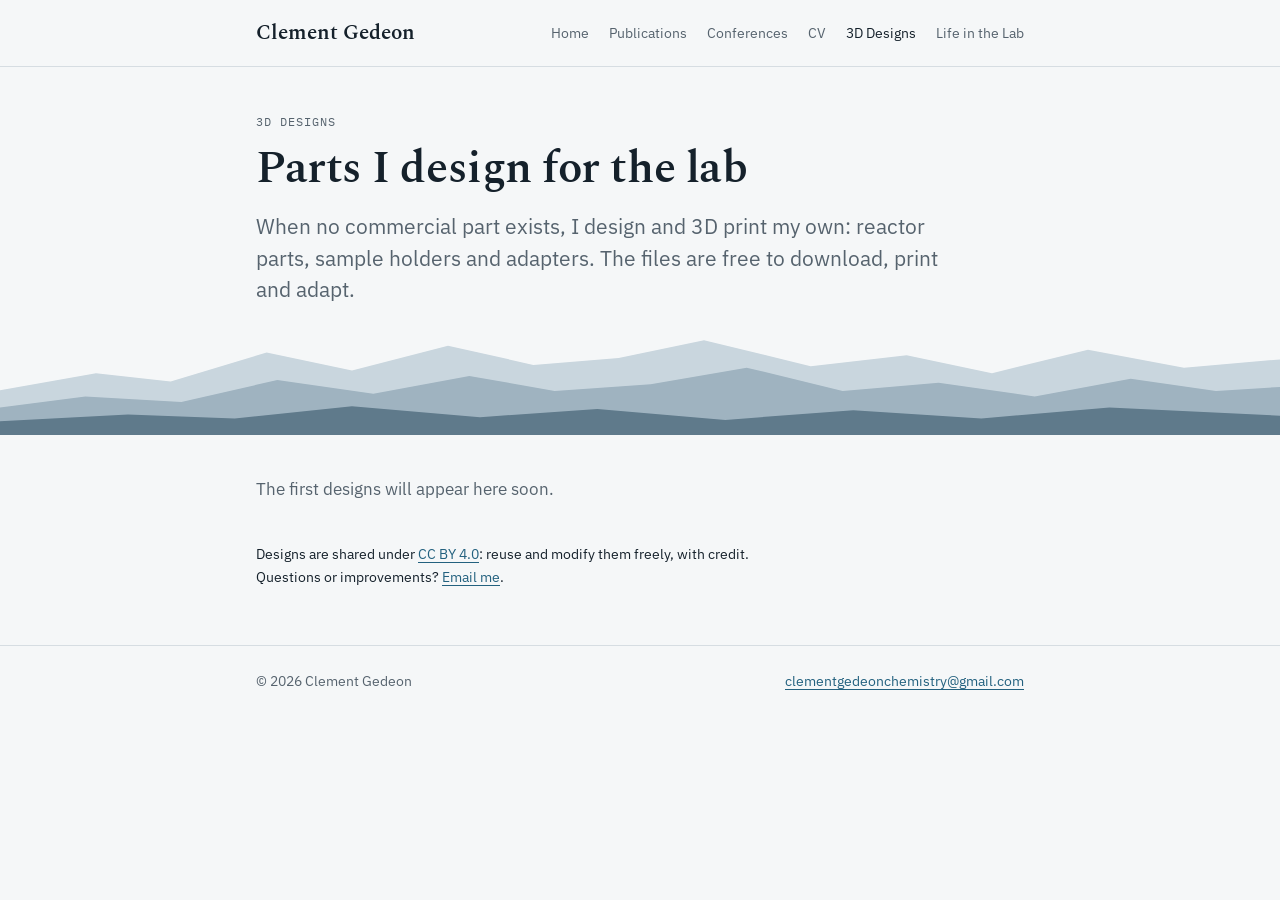
==== 3d-designs/index.html @ 804fac1b "Add files via upload" ====
<!doctype html>
<html lang="en">
<head>
<meta charset="utf-8">
<meta name="viewport" content="width=device-width, initial-scale=1, viewport-fit=cover">
<title>3D Designs · Clement Gedeon</title><meta name="description" content="3D-printable lab parts designed by Clement Gedeon, free to download."><meta name="claude:viewport-fit-sides" content="cover"><meta property="og:title" content="3D Designs · Clement Gedeon"><meta property="og:description" content="3D-printable lab parts designed by Clement Gedeon, free to download."><link rel="icon" href="data:image/svg+xml,%3Csvg xmlns=%22http://www.w3.org/2000/svg%22 viewBox=%220 0 32 32%22%3E%3Cpath d=%22M2 28 L12 10 L17 18 L21 12 L30 28 Z%22 fill=%22%2323617f%22/%3E%3C/svg%3E"><link rel="preconnect" href="https://fonts.googleapis.com"><link rel="preconnect" href="https://fonts.gstatic.com" crossorigin><link rel="stylesheet" href="https://fonts.googleapis.com/css2?family=IBM+Plex+Mono:wght@400;500&family=IBM+Plex+Sans:ital,wght@0,400;0,600;1,400&family=Spectral:wght@500;600&display=swap"><link rel="stylesheet" href="../style.css">
</head>
<body>
<header class="site-header"><div class="wrap"><a class="brand" href="../index.html">Clement Gedeon</a><nav class="nav" aria-label="Main"><a href="../index.html">Home</a><a href="../publications/index.html">Publications</a><a href="../conferences/index.html">Conferences</a><a href="../cv/index.html">CV</a><a href="../3d-designs/index.html" aria-current="page">3D Designs</a><a href="../lab/index.html">Life in the Lab</a></nav></div></header>
<div class="hero page-head"><div class="wrap" style="grid-template-columns:minmax(0,1fr)"><div><p class="eyebrow">3D Designs</p><h1>Parts I design for the lab</h1><p class="lead">When no commercial part exists, I design and 3D print my own: reactor parts, sample holders and adapters. The files are free to download, print and adapt.</p></div></div></div><svg class="ridge" viewBox="0 0 1200 160" preserveAspectRatio="none" aria-hidden="true">
<polygon class="r1" points="0,160 0,95 90,70 160,82 250,40 330,66 420,30 500,58 580,48 660,22 760,60 850,44 930,70 1020,36 1110,62 1200,50 1200,160"/>
<polygon class="r2" points="0,160 0,120 80,104 170,112 260,80 350,100 440,74 520,96 610,86 700,62 790,96 880,84 970,104 1060,78 1140,96 1200,90 1200,160"/>
<polygon class="r3" points="0,160 0,140 120,130 220,136 330,118 450,134 560,122 680,138 800,124 920,136 1040,120 1200,132 1200,160"/>
</svg>
<main class="wrap">
  <section aria-label="Designs">
    <div class="designs">
<p class="empty">The first designs will appear here soon.</p>
<!-- TO ADD A DESIGN
     1. Upload the picture into 3d-designs/images/ and the file (STL, STEP or ZIP) into 3d-designs/files/
     2. Copy the lines from <article ...> to </article> below, paste them just above this comment, and change the text and file names.
<article class="design" id="short-name">
  <a class="design-img" href="images/picture.jpg"><img src="images/picture.jpg" alt="Short description of the part" loading="lazy"></a>
  <div class="design-body">
    <h2>Name of the part</h2>
    <p>What it does and why you made it.</p>
    <p class="design-meta">STL · PETG</p>
    <a class="button" href="files/part.stl" download>Download STL</a>
  </div>
</article>
-->
    </div>
    <p class="more">Designs are shared under <a href="https://creativecommons.org/licenses/by/4.0/">CC BY 4.0</a>: reuse and modify them freely, with credit. Questions or improvements? <a href="mailto:clementgedeonchemistry@gmail.com">Email me</a>.</p>
  </section>
</main>
<footer class="site-footer"><div class="wrap"><span>© 2026 Clement Gedeon</span><a href="mailto:clementgedeonchemistry@gmail.com">clementgedeonchemistry@gmail.com</a></div></footer>
<dialog class="lightbox" id="lightbox" aria-label="Enlarged image">
  <button type="button" class="lightbox-close" aria-label="Close">×</button>
  <img alt=""><p></p>
</dialog>
<script src="../lightbox.js"></script>
</body>
</html>
---- style.css ----
/* Layout: single reading column (~68ch) with a wide mountain ridge band under the hero.
   Research chain shown as a four-station route. */
:root {
  --paper: #f5f7f8;
  --surface: #ffffff;
  --ink: #15212b;
  --muted: #56636e;
  --rule: #d6dde2;
  --accent: #23617f;
  --accent-soft: #e2edf2;
  --ridge-1: #c9d6de;
  --ridge-2: #9fb3c0;
  --ridge-3: #5f7a8b;
  --overlay: rgba(10, 18, 24, 0.82);
  --overlay-ink: #f3f6f8;
  --backdrop: rgba(8, 14, 19, 0.88);
  --font-display: "Spectral", Georgia, "Times New Roman", serif;
  --font-body: "IBM Plex Sans", "Helvetica Neue", Arial, sans-serif;
  --font-mono: "IBM Plex Mono", ui-monospace, Menlo, Consolas, monospace;
  --step--1: 0.875rem;
  --step-0: 1.0625rem;
  --step-1: 1.3rem;
  --step-2: 1.75rem;
  --step-3: clamp(2.3rem, 5vw, 3.4rem);
}
@media (prefers-color-scheme: dark) {
  :root:not([data-theme="light"]) {
    --paper: #0f161c; --surface: #16212a; --ink: #e5ebef; --muted: #98a6b1;
    --rule: #26333d; --accent: #82b8d4; --accent-soft: #1b2e3a;
    --ridge-1: #1c2a34; --ridge-2: #273946; --ridge-3: #3a5262;
    color-scheme: dark;
  }
}
:root[data-theme="dark"] {
  --paper: #0f161c; --surface: #16212a; --ink: #e5ebef; --muted: #98a6b1;
  --rule: #26333d; --accent: #82b8d4; --accent-soft: #1b2e3a;
  --ridge-1: #1c2a34; --ridge-2: #273946; --ridge-3: #3a5262;
  color-scheme: dark;
}

* { box-sizing: border-box; }
html { -webkit-text-size-adjust: 100%; }
body {
  margin: 0;
  background: var(--paper);
  color: var(--ink);
  font-family: var(--font-body);
  font-size: var(--step-0);
  line-height: 1.65;
}
img { max-width: 100%; display: block; }
a { color: var(--accent); text-underline-offset: 3px; text-decoration-thickness: 1px; }
a:hover { text-decoration-thickness: 2px; }
a:focus-visible { outline: 2px solid var(--accent); outline-offset: 3px; border-radius: 2px; }

.wrap {
  max-width: 50rem;
  margin: 0 auto;
  padding-left: max(16px, env(safe-area-inset-left, 0px));
  padding-right: max(16px, env(safe-area-inset-right, 0px));
}

/* Header */
.site-header { border-bottom: 1px solid var(--rule); }
.site-header .wrap {
  display: flex; flex-wrap: wrap; align-items: center; justify-content: space-between;
  gap: 0.5rem 1.5rem; padding-block: 1rem;
}
.brand { font-family: var(--font-display); font-size: var(--step-1); font-weight: 600; color: var(--ink); text-decoration: none; }
.nav { display: flex; flex-wrap: wrap; gap: 0.25rem 1.25rem; font-size: var(--step--1); }
.nav a { color: var(--muted); text-decoration: none; }
.nav a:hover, .nav a[aria-current="page"] { color: var(--ink); }

/* Hero */
.hero .wrap {
  display: grid; grid-template-columns: minmax(0, 1fr) auto; gap: 2rem;
  align-items: end; padding-block: 3.5rem 1.5rem;
}
.eyebrow {
  font-family: var(--font-mono); font-size: 0.78rem; letter-spacing: 0.08em;
  text-transform: uppercase; color: var(--muted); margin: 0 0 0.75rem;
}
h1, h2, h3 { font-family: var(--font-display); font-weight: 600; line-height: 1.15; text-wrap: balance; margin: 0; }
h1 { font-size: var(--step-3); letter-spacing: -0.01em; }
.lead { font-size: var(--step-1); line-height: 1.5; color: var(--muted); margin: 1rem 0 0; max-width: 34em; }
.portrait {
  width: 11rem; aspect-ratio: 4 / 5; max-width: 100%;
  background: var(--accent-soft); border: 1px solid var(--rule);
  display: grid; place-items: center; position: relative; overflow: hidden;
}
.portrait span { font-family: var(--font-display); font-size: 2.6rem; color: var(--accent); }
.portrait img { position: absolute; inset: 0; width: 100%; height: 100%; object-fit: cover; object-position: center 20%; }

.ridge { display: block; width: 100%; height: 110px; }
.ridge .r1 { fill: var(--ridge-1); }
.ridge .r2 { fill: var(--ridge-2); }
.ridge .r3 { fill: var(--ridge-3); }

/* Sections */
main section { padding-block: 2.5rem; border-top: 1px solid var(--rule); }
main section:first-child { border-top: 0; }
h2 { font-size: var(--step-2); margin-bottom: 1rem; }
p { margin: 0 0 1rem; max-width: 65ch; }

.notice {
  display: flex; flex-wrap: wrap; gap: 0.25rem 1rem; align-items: baseline;
  background: var(--accent-soft); padding: 0.9rem 1.1rem; margin-top: 1.5rem;
  border-left: 3px solid var(--accent);
}
.notice strong { font-weight: 600; }

/* Research route */
.route { list-style: none; padding: 0; margin: 1.75rem 0 0; display: grid; grid-template-columns: repeat(4, minmax(0, 1fr)); gap: 1.25rem; counter-reset: stop; }
.route li { position: relative; padding-top: 1.6rem; border-top: 2px solid var(--ridge-2); counter-increment: stop; }
.route li::before {
  content: counter(stop); position: absolute; top: -0.85rem; left: 0;
  width: 1.6rem; height: 1.6rem; border-radius: 50%;
  background: var(--paper); border: 2px solid var(--accent); color: var(--accent);
  font-family: var(--font-mono); font-size: 0.8rem; display: grid; place-items: center;
}
.route h3 { font-size: var(--step-0); font-family: var(--font-body); font-weight: 600; margin-bottom: 0.3rem; }
.route p { font-size: var(--step--1); color: var(--muted); margin: 0; }

.keywords { display: flex; flex-wrap: wrap; gap: 0.5rem; padding: 0; margin: 1.5rem 0 0; list-style: none; }
.keywords li { font-family: var(--font-mono); font-size: 0.78rem; border: 1px solid var(--rule); padding: 0.2rem 0.6rem; color: var(--muted); }

/* Publications */
.pubs { list-style: none; padding: 0; margin: 0; display: grid; gap: 1.4rem; }
.pub-title { font-family: var(--font-display); font-size: var(--step-1); line-height: 1.3; margin: 0 0 0.25rem; }
.pub-title a { color: var(--ink); text-decoration: none; }
.pub-title a:hover { color: var(--accent); }
.pub-meta { font-size: var(--step--1); color: var(--muted); margin: 0; }
.pub-meta em { color: var(--ink); }
.pub-meta .me { font-weight: 600; color: var(--ink); }
.tag { font-family: var(--font-mono); font-size: 0.72rem; letter-spacing: 0.06em; text-transform: uppercase; color: var(--accent); }
.more { margin-top: 1.5rem; font-size: var(--step--1); }

/* Timeline */
.path { list-style: none; padding: 0; margin: 0; display: grid; gap: 1rem; }
.path li { display: grid; grid-template-columns: 9rem minmax(0, 1fr); gap: 1rem; }
.path .when { font-family: var(--font-mono); font-size: 0.8rem; color: var(--muted); padding-top: 0.2rem; }
.path strong { font-weight: 600; }
.path span { display: block; color: var(--muted); font-size: var(--step--1); }

/* Links grid */
.links { list-style: none; padding: 0; margin: 0; display: grid; grid-template-columns: repeat(2, minmax(0, 1fr)); gap: 0.75rem 2rem; }
.links li { display: flex; flex-direction: column; border-bottom: 1px solid var(--rule); padding-bottom: 0.6rem; }
.links .label { font-family: var(--font-mono); font-size: 0.72rem; letter-spacing: 0.08em; text-transform: uppercase; color: var(--muted); }
.links a, .links .value { overflow-wrap: anywhere; }

/* Talk page */
.materials { list-style: none; padding: 0; margin: 0; display: grid; gap: 0.75rem; }
.materials li { display: flex; flex-wrap: wrap; justify-content: space-between; gap: 0.25rem 1rem; padding: 0.9rem 1.1rem; background: var(--surface); border: 1px solid var(--rule); }
.materials .status { font-family: var(--font-mono); font-size: 0.78rem; color: var(--muted); }
.button {
  display: inline-block; background: var(--accent); color: var(--paper); text-decoration: none;
  padding: 0.65rem 1.2rem; font-weight: 600; font-size: var(--step--1);
}
.button:hover { opacity: 0.9; }

.site-footer { border-top: 1px solid var(--rule); color: var(--muted); font-size: var(--step--1); }
.site-footer .wrap { padding-block: 1.5rem 2.5rem; display: flex; flex-wrap: wrap; justify-content: space-between; gap: 0.5rem 1.5rem; }

/* Shared additions */
.page-head .wrap { padding-block: 2.75rem 1.25rem; }
.page-head h1 { font-size: clamp(2rem, 4.5vw, 2.8rem); }
section h3 { font-family: var(--font-display); font-size: var(--step-1); margin: 1.75rem 0 0.75rem; }
section h3:first-of-type { margin-top: 0; }
.badge { font-family: var(--font-mono); font-size: 0.7rem; letter-spacing: 0.06em; text-transform: uppercase; color: var(--accent); border: 1px solid currentColor; padding: 0.05rem 0.4rem; margin-right: 0.4rem; white-space: nowrap; }
.pub-note { font-size: var(--step--1); color: var(--muted); margin: 0.4rem 0 0; }
.pub-actions { display: flex; flex-wrap: wrap; gap: 0.25rem 1rem; font-family: var(--font-mono); font-size: 0.8rem; margin: 0.4rem 0 0; }
.path p { font-size: var(--step--1); color: var(--muted); margin: 0.3rem 0 0; }
.path .when strong { display: block; color: var(--accent); font-weight: 500; }
.path a { font-weight: 600; }
.bullets { padding-left: 1.1rem; margin: 0; display: grid; gap: 0.5rem; }
.bullets li { max-width: 65ch; }
.bullets li span { color: var(--muted); font-size: var(--step--1); }

/* 3D designs */
.designs { display: grid; grid-template-columns: repeat(2, minmax(0, 1fr)); gap: 2.5rem 2rem; }
.design { display: flex; flex-direction: column; gap: 1rem; min-width: 0; }
.design-img { display: block; aspect-ratio: 4 / 3; max-width: 100%; background: var(--surface); border: 1px solid var(--rule); overflow: hidden; }
.design-img img { width: 100%; height: 100%; object-fit: cover; transition: transform 0.4s ease; }
.design-img:hover img { transform: scale(1.03); }
.design-body { display: flex; flex-direction: column; align-items: flex-start; flex: 1; }
.design-body h2 { font-size: var(--step-1); margin-bottom: 0.4rem; }
.design-body p { font-size: var(--step--1); color: var(--muted); margin: 0 0 0.5rem; }
.design-body .design-meta { font-family: var(--font-mono); font-size: 0.78rem; margin-bottom: 1rem; }
.design-body .button { margin-top: auto; }
.empty { color: var(--muted); }

/* Lab gallery: two columns, photos keep their own proportions */
.gallery { columns: 2; column-gap: 1.25rem; }
.shot { break-inside: avoid; margin: 0 0 1.25rem; position: relative; }
.shot a { display: block; }
.shot img { width: 100%; height: auto; border: 1px solid var(--rule); }
.shot figcaption { font-size: var(--step--1); color: var(--muted); padding-top: 0.45rem; }
@media (hover: hover) and (pointer: fine) {
  .shot figcaption {
    position: absolute; left: 1px; right: 1px; bottom: 1px; padding: 2.5rem 1rem 0.85rem;
    background: linear-gradient(transparent, var(--overlay)); color: var(--overlay-ink);
    opacity: 0; transition: opacity 0.25s ease; pointer-events: none;
  }
  .shot:hover figcaption, .shot:focus-within figcaption { opacity: 1; }
}

/* Enlarged view */
.lightbox { border: 0; padding: 0; background: transparent; max-width: min(92vw, 1400px); max-height: 92vh; overflow: visible; }
.lightbox::backdrop { background: var(--backdrop); }
.lightbox img { max-width: min(92vw, 1400px); max-height: 82vh; width: auto; margin: 0 auto; }
.lightbox p { color: var(--overlay-ink); text-align: center; margin: 0.75rem auto 0; font-size: var(--step--1); }
.lightbox-close {
  position: absolute; top: -2.6rem; right: 0; background: none; border: 0; color: var(--overlay-ink);
  font-size: 2rem; line-height: 1; cursor: pointer; padding: 0.2rem 0.5rem;
}
.lightbox-close:focus-visible { outline: 2px solid var(--overlay-ink); }

@media (max-width: 640px) {
  .hero .wrap { grid-template-columns: 1fr; padding-block: 2rem 1rem; }
  .portrait { width: 8rem; grid-row: 1; }
  .route { grid-template-columns: repeat(2, minmax(0, 1fr)); row-gap: 2rem; }
  .path li { grid-template-columns: 1fr; gap: 0.1rem; }
  .links { grid-template-columns: 1fr; }
  .designs { grid-template-columns: 1fr; }
  .gallery { columns: 1; }
  .ridge { height: 70px; }
}
@media (prefers-reduced-motion: reduce) { * { transition: none !important; animation: none !important; } }
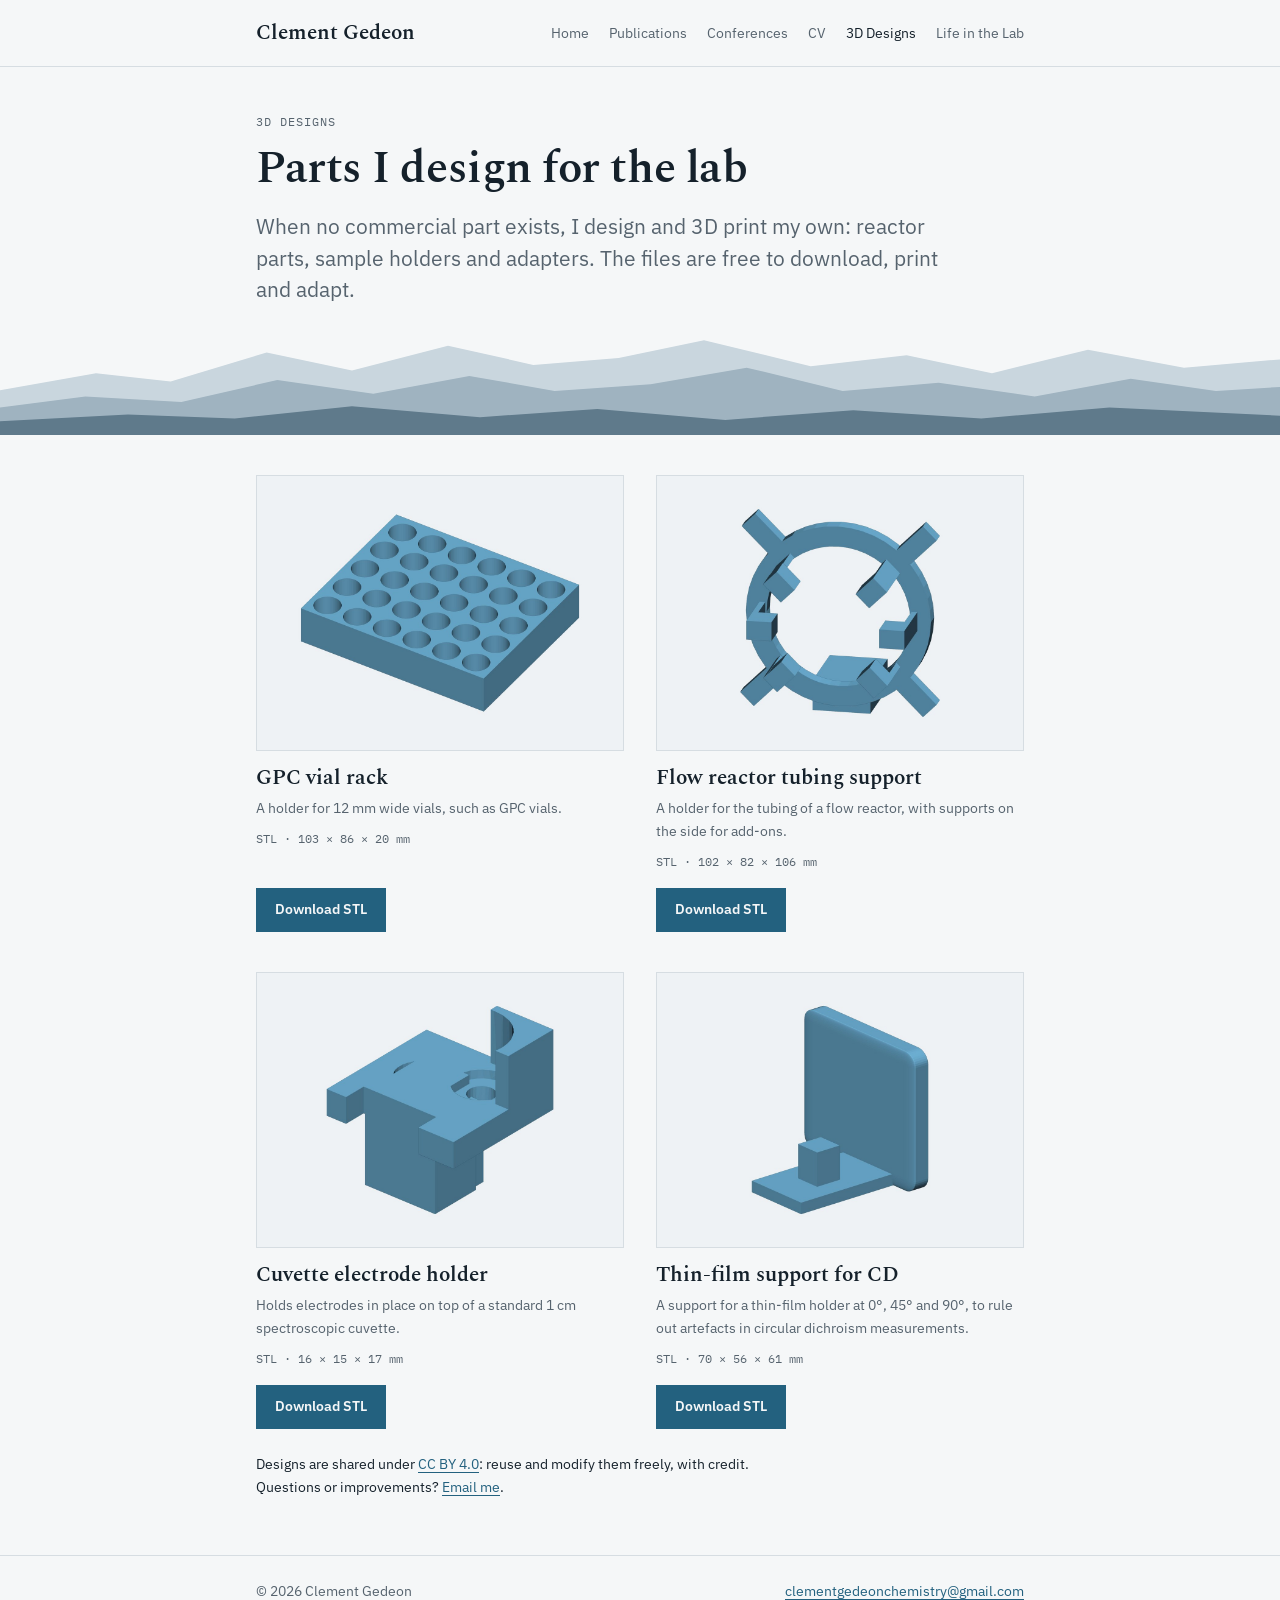
==== commit 88c545f1: "Add files via upload" ====
--- a/3d-designs/index.html
+++ b/3d-designs/index.html
@@ -15,7 +15,7 @@
 <main class="wrap">
   <section aria-label="Designs">
     <div class="designs">
-<p class="empty">The first designs will appear here soon.</p>
+<article class="design" id="gpc-vial-rack"><a class="design-img" href="images/GPC_Vials_1.2mm.jpg"><img src="images/GPC_Vials_1.2mm.jpg" alt="GPC vial rack" loading="lazy"></a><div class="design-body"><h2>GPC vial rack</h2><p>A holder for 12 mm wide vials, such as GPC vials.</p><p class="design-meta">STL · 103 × 86 × 20 mm</p><a class="button" href="files/GPC_Vials_1.2mm.stl" download>Download STL</a></div></article><article class="design" id="flow-reactor-support"><a class="design-img" href="images/Flow_Reactor_Support.jpg"><img src="images/Flow_Reactor_Support.jpg" alt="Flow reactor tubing support" loading="lazy"></a><div class="design-body"><h2>Flow reactor tubing support</h2><p>A holder for the tubing of a flow reactor, with supports on the side for add-ons.</p><p class="design-meta">STL · 102 × 82 × 106 mm</p><a class="button" href="files/Flow_Reactor_Support.stl" download>Download STL</a></div></article><article class="design" id="cuvette-electrode-holder"><a class="design-img" href="images/Electrode_Holder_Cuvette.jpg"><img src="images/Electrode_Holder_Cuvette.jpg" alt="Cuvette electrode holder" loading="lazy"></a><div class="design-body"><h2>Cuvette electrode holder</h2><p>Holds electrodes in place on top of a standard 1 cm spectroscopic cuvette.</p><p class="design-meta">STL · 16 × 15 × 17 mm</p><a class="button" href="files/Electrode_Holder_Cuvette.stl" download>Download STL</a></div></article><article class="design" id="thin-film-cd-support"><a class="design-img" href="images/Thin_Film_Support_CD.jpg"><img src="images/Thin_Film_Support_CD.jpg" alt="Thin-film support for CD" loading="lazy"></a><div class="design-body"><h2>Thin-film support for CD</h2><p>A support for a thin-film holder at 0°, 45° and 90°, to rule out artefacts in circular dichroism measurements.</p><p class="design-meta">STL · 70 × 56 × 61 mm</p><a class="button" href="files/Thin_Film_Support_CD.stl" download>Download STL</a></div></article>
 <!-- TO ADD A DESIGN
      1. Upload the picture into 3d-designs/images/ and the file (STL, STEP or ZIP) into 3d-designs/files/
      2. Copy the lines from <article ...> to </article> below, paste them just above this comment, and change the text and file names.
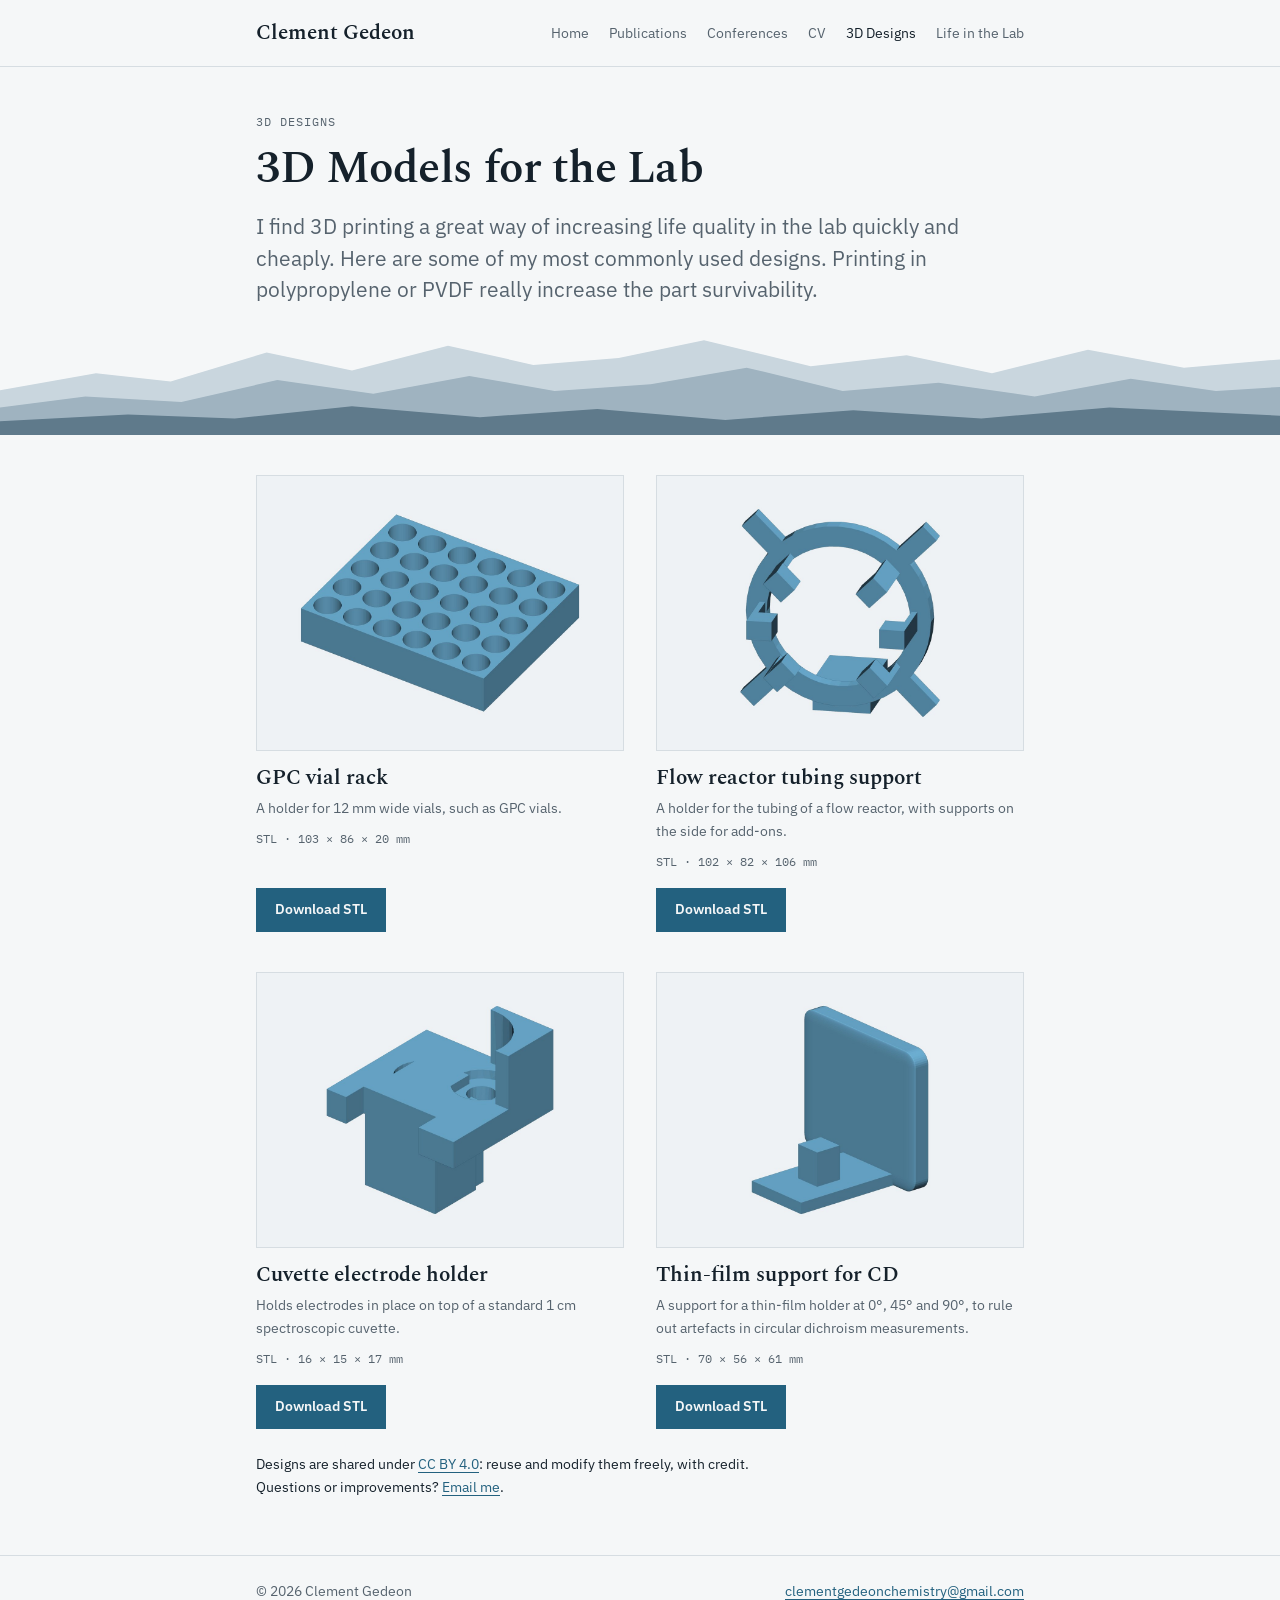
==== commit 6ffaed75: "Update index.html" ====
--- a/3d-designs/index.html
+++ b/3d-designs/index.html
@@ -7,7 +7,7 @@
 </head>
 <body>
 <header class="site-header"><div class="wrap"><a class="brand" href="../index.html">Clement Gedeon</a><nav class="nav" aria-label="Main"><a href="../index.html">Home</a><a href="../publications/index.html">Publications</a><a href="../conferences/index.html">Conferences</a><a href="../cv/index.html">CV</a><a href="../3d-designs/index.html" aria-current="page">3D Designs</a><a href="../lab/index.html">Life in the Lab</a></nav></div></header>
-<div class="hero page-head"><div class="wrap" style="grid-template-columns:minmax(0,1fr)"><div><p class="eyebrow">3D Designs</p><h1>Parts I design for the lab</h1><p class="lead">When no commercial part exists, I design and 3D print my own: reactor parts, sample holders and adapters. The files are free to download, print and adapt.</p></div></div></div><svg class="ridge" viewBox="0 0 1200 160" preserveAspectRatio="none" aria-hidden="true">
+<div class="hero page-head"><div class="wrap" style="grid-template-columns:minmax(0,1fr)"><div><p class="eyebrow">3D Designs</p><h1>3D Models for the Lab</h1><p class="lead">I find 3D printing a great way of increasing life quality in the lab quickly and cheaply. Here are some of my most commonly used designs. Printing in polypropylene or PVDF really increase the part survivability.</p></div></div></div><svg class="ridge" viewBox="0 0 1200 160" preserveAspectRatio="none" aria-hidden="true">
 <polygon class="r1" points="0,160 0,95 90,70 160,82 250,40 330,66 420,30 500,58 580,48 660,22 760,60 850,44 930,70 1020,36 1110,62 1200,50 1200,160"/>
 <polygon class="r2" points="0,160 0,120 80,104 170,112 260,80 350,100 440,74 520,96 610,86 700,62 790,96 880,84 970,104 1060,78 1140,96 1200,90 1200,160"/>
 <polygon class="r3" points="0,160 0,140 120,130 220,136 330,118 450,134 560,122 680,138 800,124 920,136 1040,120 1200,132 1200,160"/>
